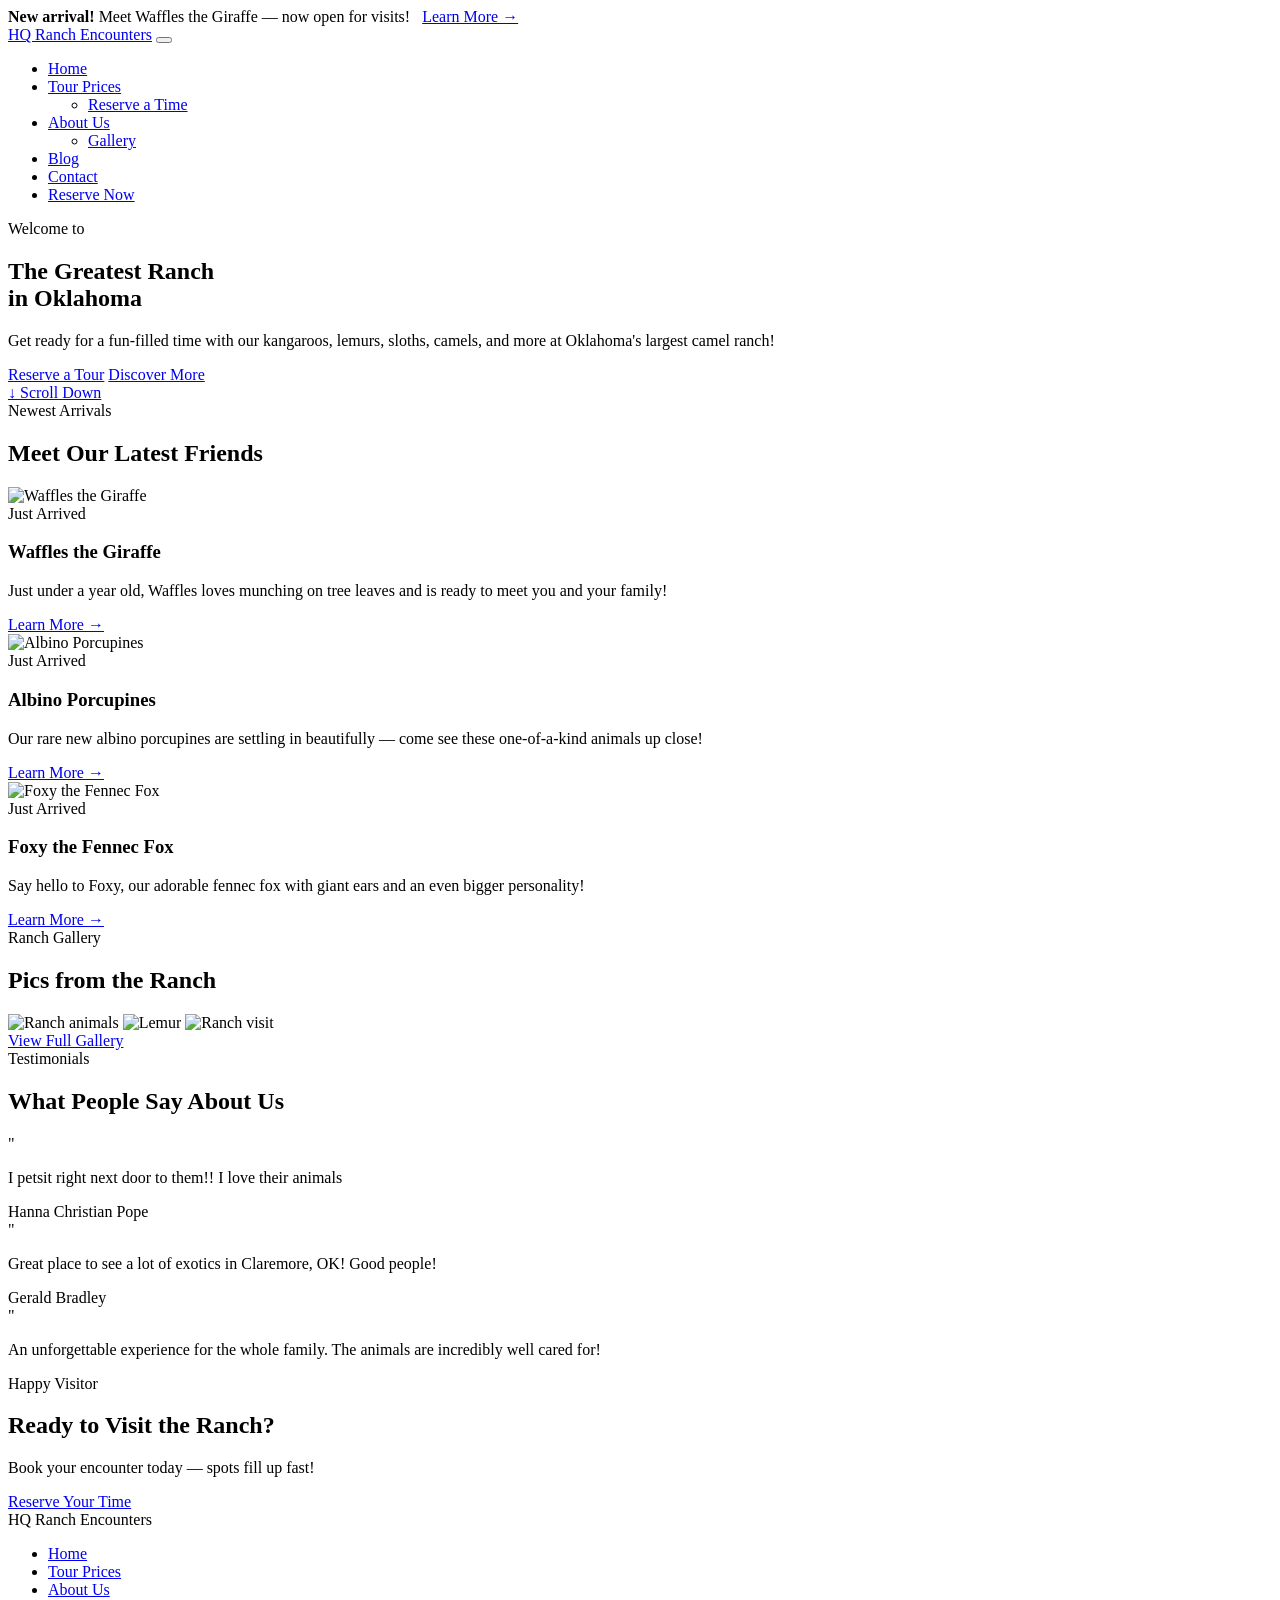
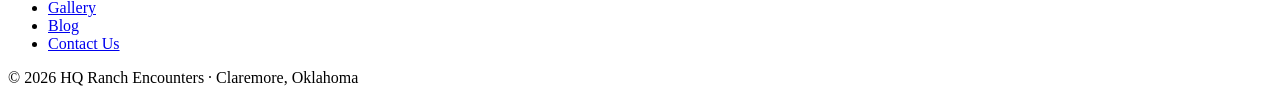
==== index.html @ 4bb08b05 "Add files via upload" ====
<!DOCTYPE html>
<html lang="en">
<head>
  <meta charset="UTF-8">
  <meta name="viewport" content="width=device-width, initial-scale=1.0">
  <title>HQ Ranch Encounters – Oklahoma's Largest Camel Ranch</title>
  <meta name="description" content="Visit HQ Ranch Encounters in Claremore, OK. Meet kangaroos, lemurs, sloths, camels, giraffes, and more. Book your tour today!">
  <link rel="stylesheet" href="css/style.css">
  <link href="https://fonts.googleapis.com/css2?family=Playfair+Display:wght@400;700&family=Lato:wght@300;400;700&display=swap" rel="stylesheet">
</head>
<body>

  <!-- ── ANNOUNCEMENT BAR ── -->
  <div class="announce-bar">
    <strong>New arrival!</strong> Meet Waffles the Giraffe — now open for visits! &nbsp;
    <a href="about.html">Learn More →</a>
  </div>

  <!-- ── NAVIGATION ── -->
  <nav class="navbar" id="navbar">
    <a href="index.html" class="nav-logo">HQ Ranch Encounters</a>

    <button class="nav-toggle" id="navToggle" aria-label="Open menu">
      <span></span><span></span><span></span>
    </button>

    <ul class="nav-links" id="navLinks">
      <li><a href="index.html" class="active">Home</a></li>
      <li class="has-dropdown">
        <a href="prices.html">Tour Prices</a>
        <ul class="dropdown">
          <li><a href="book.html">Reserve a Time</a></li>
        </ul>
      </li>
      <li class="has-dropdown">
        <a href="about.html">About Us</a>
        <ul class="dropdown">
          <li><a href="gallery.html">Gallery</a></li>
        </ul>
      </li>
      <li><a href="blog.html">Blog</a></li>
      <li><a href="contact.html">Contact</a></li>
      <li><a href="book.html" class="nav-cta">Reserve Now</a></li>
    </ul>
  </nav>

  <!-- ── HERO ── -->
  <section class="hero">
    <div class="hero-overlay"></div>
    <div class="hero-content">
      <span class="hero-eyebrow">Welcome to</span>
      <h1>The Greatest Ranch<br>in Oklahoma</h1>
      <p>Get ready for a fun-filled time with our kangaroos, lemurs, sloths, camels, and more at Oklahoma's largest camel ranch!</p>
      <div class="hero-btns">
        <a href="book.html" class="btn btn-primary">Reserve a Tour</a>
        <a href="about.html" class="btn btn-outline">Discover More</a>
      </div>
    </div>
    <a href="#about" class="hero-scroll">↓ Scroll Down</a>
  </section>

  <!-- ── NEWEST ARRIVALS ── -->
  <section class="section" id="about">
    <div class="section-inner">
      <div class="section-label">Newest Arrivals</div>
      <h2 class="section-title">Meet Our Latest Friends</h2>
      <div class="divider"></div>

      <div class="cards-grid">

        <div class="card">
          <img
            src="https://hqencounters.com/wp-content/uploads/2024/02/HQ-Farm-Sept-23-11-1024x683.jpeg"
            alt="Waffles the Giraffe"
            class="card-img"
            loading="lazy"
          >
          <div class="card-body">
            <div class="card-tag">Just Arrived</div>
            <h3 class="card-title">Waffles the Giraffe</h3>
            <p class="card-text">Just under a year old, Waffles loves munching on tree leaves and is ready to meet you and your family!</p>
            <a href="about.html" class="card-link">Learn More →</a>
          </div>
        </div>

        <div class="card">
          <img
            src="https://hqencounters.com/wp-content/uploads/2026/03/4C2D1146-551D-497A-9818-AF53FDD82D23-2-768x1023.jpg"
            alt="Albino Porcupines"
            class="card-img"
            loading="lazy"
          >
          <div class="card-body">
            <div class="card-tag">Just Arrived</div>
            <h3 class="card-title">Albino Porcupines</h3>
            <p class="card-text">Our rare new albino porcupines are settling in beautifully — come see these one-of-a-kind animals up close!</p>
            <a href="about.html" class="card-link">Learn More →</a>
          </div>
        </div>

        <div class="card">
          <img
            src="https://hqencounters.com/wp-content/uploads/2026/03/IMG_0953-2-768x1024.jpg"
            alt="Foxy the Fennec Fox"
            class="card-img"
            loading="lazy"
          >
          <div class="card-body">
            <div class="card-tag">Just Arrived</div>
            <h3 class="card-title">Foxy the Fennec Fox</h3>
            <p class="card-text">Say hello to Foxy, our adorable fennec fox with giant ears and an even bigger personality!</p>
            <a href="about.html" class="card-link">Learn More →</a>
          </div>
        </div>

      </div>
    </div>
  </section>

  <!-- ── GALLERY STRIP ── -->
  <section class="section section-dark">
    <div class="section-inner">
      <div class="section-label">Ranch Gallery</div>
      <h2 class="section-title">Pics from the Ranch</h2>
      <div class="divider"></div>

      <div class="gallery-grid">
        <img src="https://hqencounters.com/wp-content/uploads/2024/02/HQ-Farm-Sept-23-11-1024x683.jpeg" alt="Ranch animals" loading="lazy">
        <img src="https://hqencounters.com/wp-content/uploads/2024/03/Lemur-Blog-Pic-1024x683.jpeg" alt="Lemur" loading="lazy">
        <img src="https://hqencounters.com/wp-content/uploads/2024/02/HQ-Farm-Sept-23-26-768x512.jpeg" alt="Ranch visit" loading="lazy">
      </div>

      <div class="center-btn">
        <a href="gallery.html" class="btn btn-primary">View Full Gallery</a>
      </div>
    </div>
  </section>

  <!-- ── TESTIMONIALS ── -->
  <section class="section section-white">
    <div class="section-inner">
      <div class="section-label">Testimonials</div>
      <h2 class="section-title">What People Say About Us</h2>
      <div class="divider"></div>

      <div class="testi-grid">
        <div class="testi-card">
          <div class="testi-quote">"</div>
          <p class="testi-text">I petsit right next door to them!! I love their animals</p>
          <div class="testi-name">Hanna Christian Pope</div>
        </div>
        <div class="testi-card">
          <div class="testi-quote">"</div>
          <p class="testi-text">Great place to see a lot of exotics in Claremore, OK! Good people!</p>
          <div class="testi-name">Gerald Bradley</div>
        </div>
        <div class="testi-card">
          <div class="testi-quote">"</div>
          <p class="testi-text">An unforgettable experience for the whole family. The animals are incredibly well cared for!</p>
          <div class="testi-name">Happy Visitor</div>
        </div>
      </div>
    </div>
  </section>

  <!-- ── CTA BAND ── -->
  <section class="cta-band">
    <h2>Ready to Visit the Ranch?</h2>
    <p>Book your encounter today — spots fill up fast!</p>
    <a href="book.html" class="btn btn-primary btn-lg">Reserve Your Time</a>
  </section>

  <!-- ── FOOTER ── -->
  <footer class="footer">
    <div class="footer-inner">
      <div class="footer-logo">HQ Ranch Encounters</div>
      <ul class="footer-links">
        <li><a href="index.html">Home</a></li>
        <li><a href="prices.html">Tour Prices</a></li>
        <li><a href="about.html">About Us</a></li>
        <li><a href="gallery.html">Gallery</a></li>
        <li><a href="blog.html">Blog</a></li>
        <li><a href="contact.html">Contact Us</a></li>
      </ul>
      <p class="footer-copy">© 2026 HQ Ranch Encounters · Claremore, Oklahoma</p>
    </div>
  </footer>

  <script src="js/main.js"></script>
</body>
</html>
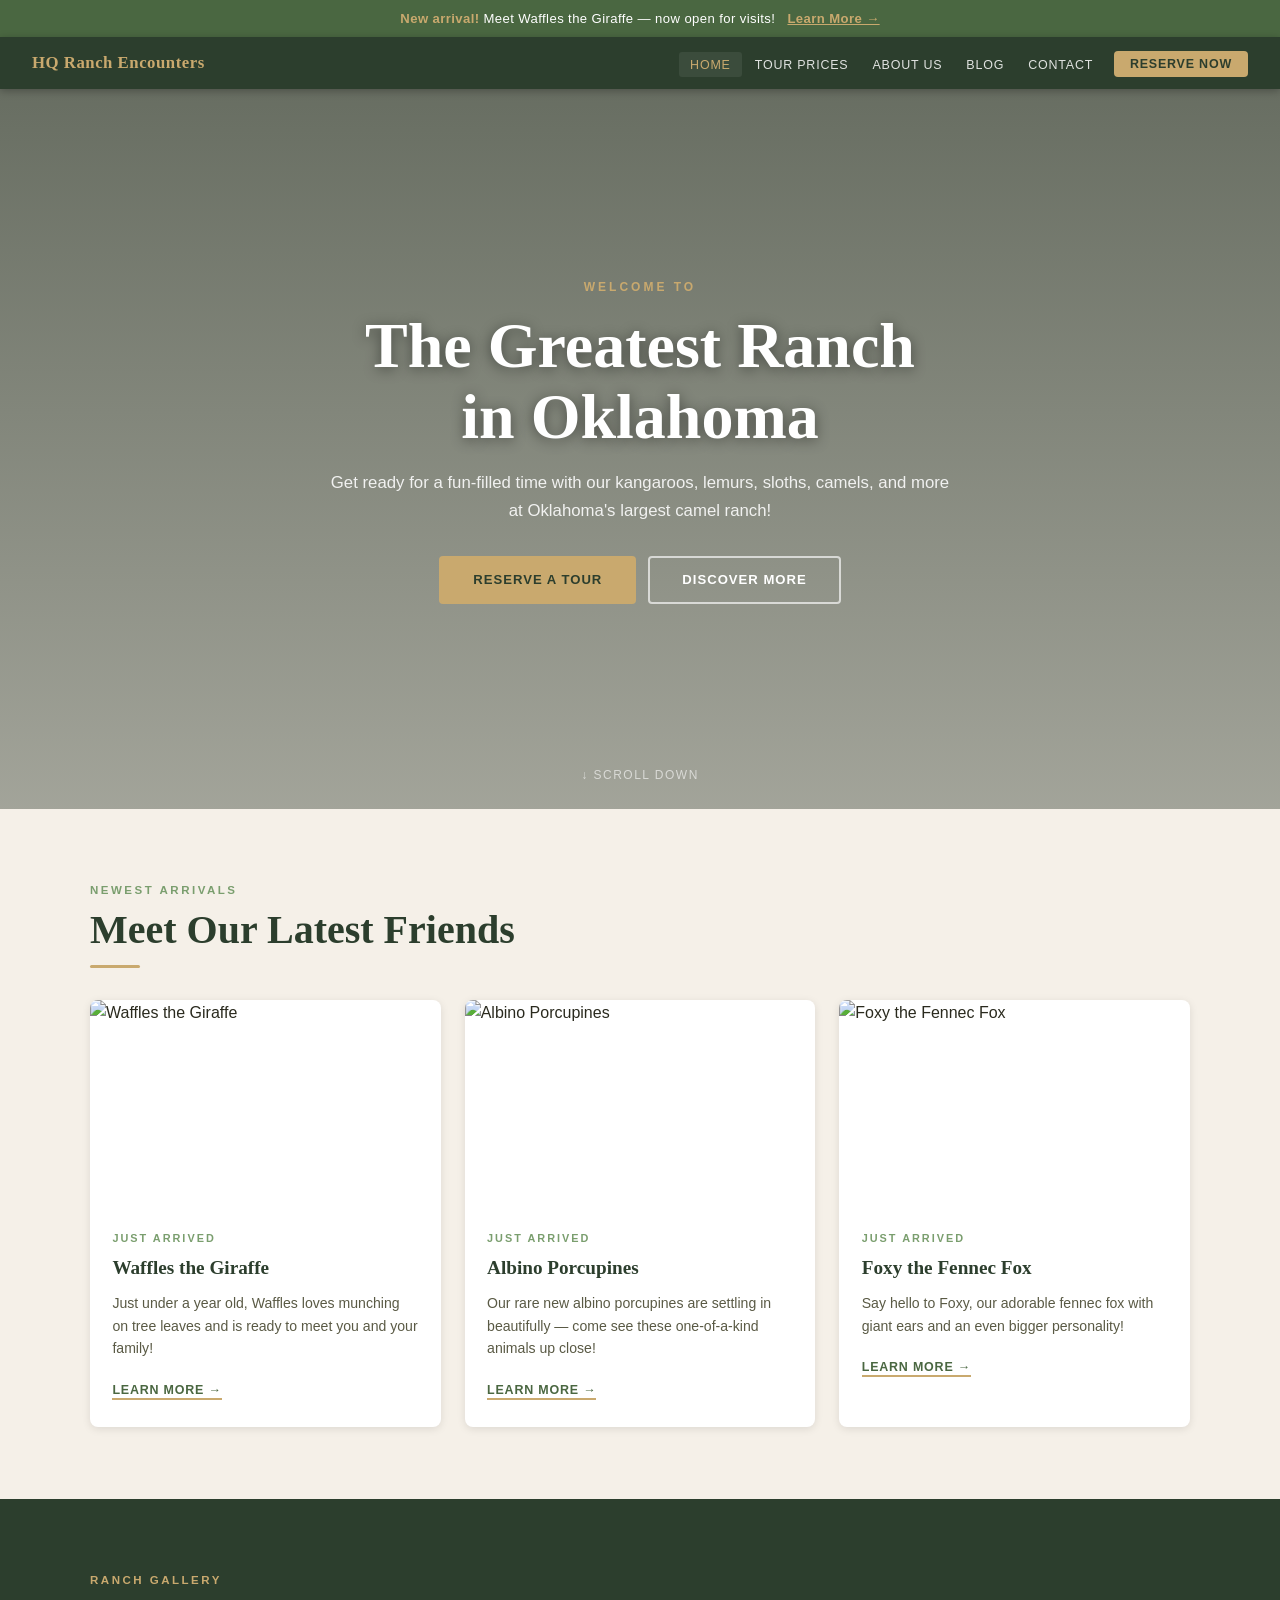
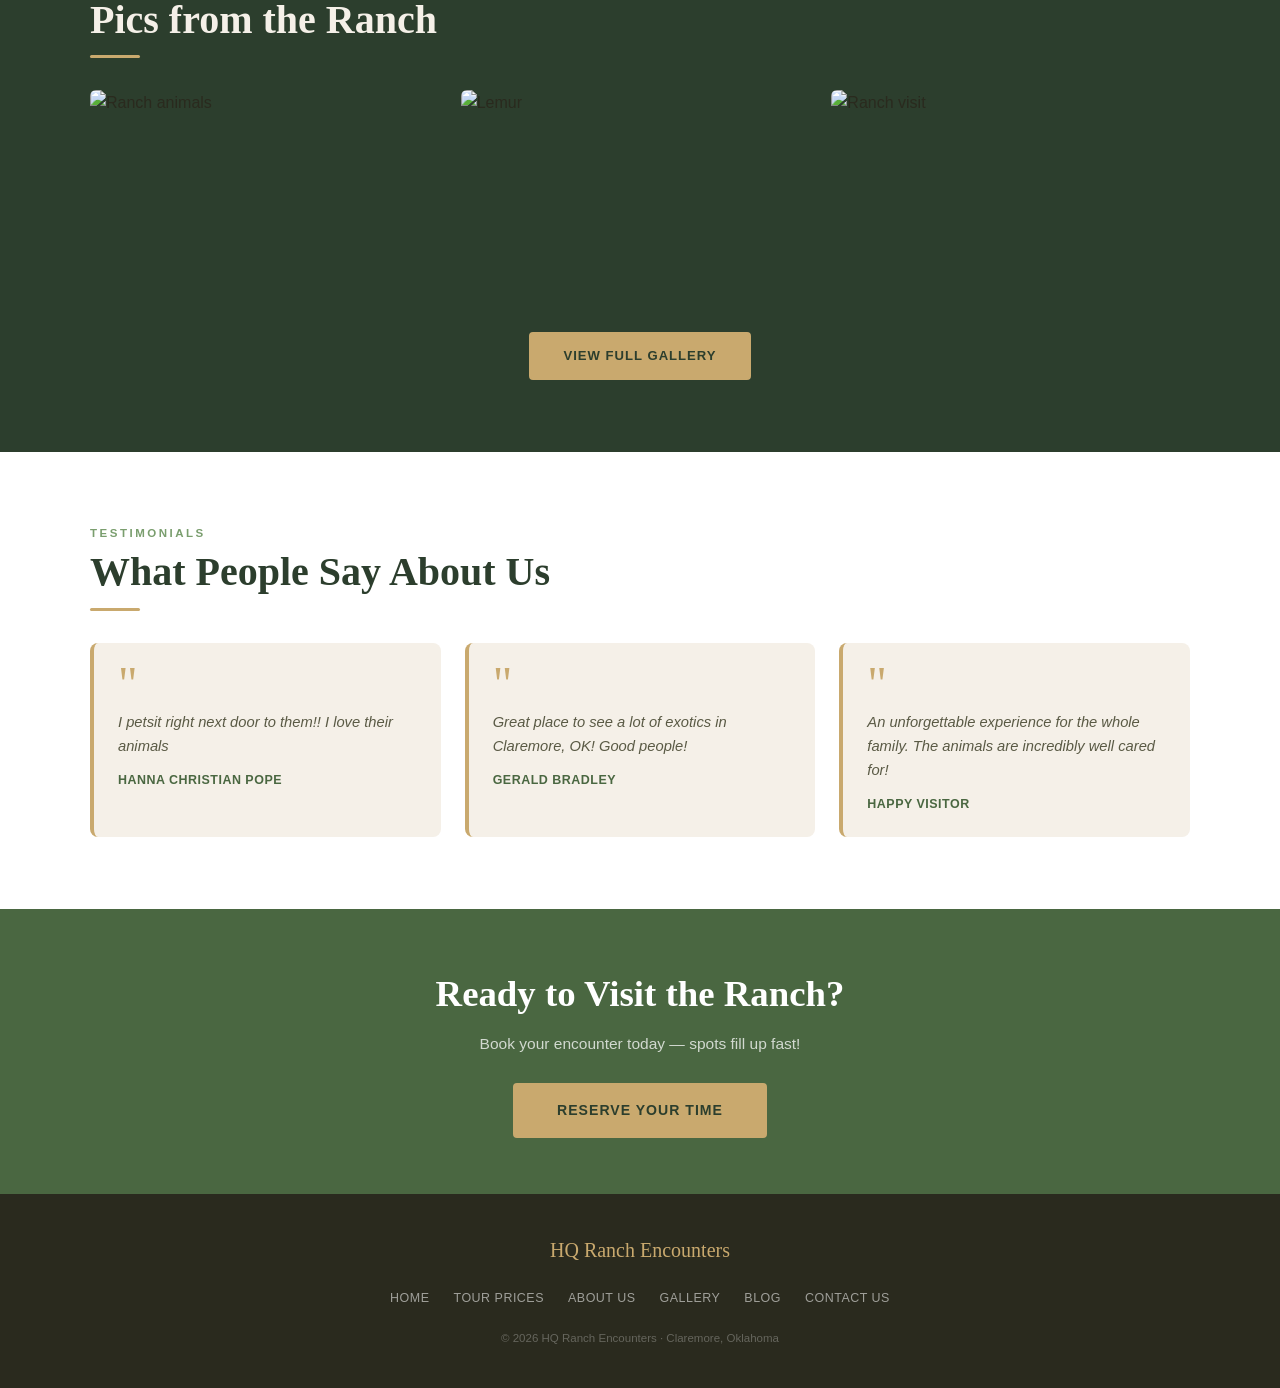
==== commit 245eb74e: "Add files via upload" ====
--- a/index.html
+++ b/index.html
@@ -5,7 +5,7 @@
   <meta name="viewport" content="width=device-width, initial-scale=1.0">
   <title>HQ Ranch Encounters – Oklahoma's Largest Camel Ranch</title>
   <meta name="description" content="Visit HQ Ranch Encounters in Claremore, OK. Meet kangaroos, lemurs, sloths, camels, giraffes, and more. Book your tour today!">
-  <link rel="stylesheet" href="css/style.css">
+  <link rel="stylesheet" href="style.css">
   <link href="https://fonts.googleapis.com/css2?family=Playfair+Display:wght@400;700&family=Lato:wght@300;400;700&display=swap" rel="stylesheet">
 </head>
 <body>
@@ -186,6 +186,6 @@
     </div>
   </footer>
 
-  <script src="js/main.js"></script>
+  <script src="main.js"></script>
 </body>
 </html>
--- a/style.css
+++ b/style.css
@@ -0,0 +1,821 @@
+/* ============================================================
+   HQ Ranch Encounters — style.css
+   Colours, layout, components. All pages share this file.
+   ============================================================ */
+
+/* ── CSS VARIABLES ── */
+:root {
+  --cream:       #f5f0e8;
+  --dark-green:  #2c3e2d;
+  --mid-green:   #4a6741;
+  --light-green: #7a9e6e;
+  --warm-brown:  #8b6914;
+  --tan:         #c9a96e;
+  --tan-hover:   #e0b96a;
+  --text-dark:   #2a2a1e;
+  --text-mid:    #5a5a45;
+  --white:       #ffffff;
+  --shadow-sm:   0 2px 8px rgba(0,0,0,0.10);
+  --shadow-md:   0 6px 20px rgba(0,0,0,0.13);
+  --radius:      8px;
+  --nav-h:       52px;
+}
+
+/* ── RESET ── */
+*, *::before, *::after { box-sizing: border-box; margin: 0; padding: 0; }
+html { scroll-behavior: smooth; }
+body {
+  font-family: 'Lato', sans-serif;
+  background: var(--cream);
+  color: var(--text-dark);
+  line-height: 1.6;
+}
+img { display: block; max-width: 100%; }
+a { color: inherit; }
+ul { list-style: none; }
+
+/* ── ANNOUNCE BAR ── */
+.announce-bar {
+  background: var(--mid-green);
+  color: #fff;
+  text-align: center;
+  padding: 0.5rem 1rem;
+  font-size: 0.82rem;
+  letter-spacing: 0.4px;
+}
+.announce-bar strong { color: var(--tan); }
+.announce-bar a {
+  color: var(--tan);
+  text-decoration: underline;
+  font-weight: 700;
+}
+
+/* ── NAVBAR ── */
+.navbar {
+  background: var(--dark-green);
+  height: var(--nav-h);
+  padding: 0 2rem;
+  display: flex;
+  align-items: center;
+  justify-content: space-between;
+  position: sticky;
+  top: 0;
+  z-index: 200;
+  box-shadow: 0 2px 8px rgba(0,0,0,0.28);
+}
+
+.nav-logo {
+  font-family: 'Playfair Display', serif;
+  color: var(--tan);
+  font-size: 1.05rem;
+  font-weight: 700;
+  letter-spacing: 0.5px;
+  text-decoration: none;
+  white-space: nowrap;
+  flex-shrink: 0;
+}
+
+.nav-links {
+  display: flex;
+  align-items: center;
+  gap: 0.1rem;
+}
+
+.nav-links li { position: relative; }
+
+.nav-links a {
+  color: rgba(255,255,255,0.85);
+  text-decoration: none;
+  font-size: 0.78rem;
+  font-weight: 400;
+  letter-spacing: 0.8px;
+  text-transform: uppercase;
+  padding: 0.35rem 0.7rem;
+  border-radius: 3px;
+  transition: color 0.2s, background 0.2s;
+  white-space: nowrap;
+}
+
+.nav-links a:hover,
+.nav-links a.active {
+  color: var(--tan);
+  background: rgba(255,255,255,0.07);
+}
+
+/* Reserve Now CTA button in nav */
+.nav-cta {
+  background: var(--tan) !important;
+  color: var(--dark-green) !important;
+  font-weight: 700 !important;
+  border-radius: 4px !important;
+  padding: 0.38rem 1rem !important;
+  margin-left: 0.5rem;
+}
+.nav-cta:hover {
+  background: var(--tan-hover) !important;
+}
+
+/* Dropdown menus */
+.dropdown {
+  display: none;
+  position: absolute;
+  top: calc(100% + 4px);
+  left: 0;
+  background: var(--dark-green);
+  border: 1px solid rgba(255,255,255,0.1);
+  border-radius: 4px;
+  min-width: 160px;
+  box-shadow: var(--shadow-md);
+  z-index: 300;
+}
+.dropdown li a {
+  display: block;
+  padding: 0.55rem 1rem !important;
+  border-radius: 0 !important;
+}
+.has-dropdown:hover .dropdown { display: block; }
+
+/* Mobile hamburger (hidden on desktop) */
+.nav-toggle {
+  display: none;
+  flex-direction: column;
+  gap: 5px;
+  background: none;
+  border: none;
+  cursor: pointer;
+  padding: 4px;
+}
+.nav-toggle span {
+  display: block;
+  width: 22px;
+  height: 2px;
+  background: var(--tan);
+  border-radius: 2px;
+  transition: all 0.25s;
+}
+
+/* ── BUTTONS ── */
+.btn {
+  display: inline-block;
+  padding: 0.7rem 2rem;
+  border-radius: 4px;
+  text-decoration: none;
+  font-weight: 700;
+  font-size: 0.82rem;
+  letter-spacing: 1px;
+  text-transform: uppercase;
+  transition: background 0.2s, color 0.2s, border-color 0.2s;
+  cursor: pointer;
+  border: 2px solid transparent;
+}
+.btn-primary {
+  background: var(--tan);
+  color: var(--dark-green);
+  border-color: var(--tan);
+}
+.btn-primary:hover {
+  background: var(--tan-hover);
+  border-color: var(--tan-hover);
+}
+.btn-outline {
+  background: transparent;
+  color: #fff;
+  border-color: rgba(255,255,255,0.65);
+}
+.btn-outline:hover { background: rgba(255,255,255,0.12); }
+.btn-green {
+  background: var(--mid-green);
+  color: #fff;
+  border-color: var(--mid-green);
+}
+.btn-green:hover { background: var(--dark-green); border-color: var(--dark-green); }
+.btn-lg { padding: 0.9rem 2.6rem; font-size: 0.88rem; }
+
+/* ── HERO ── */
+.hero {
+  position: relative;
+  min-height: 80vh;
+  background:
+    url('https://hqencounters.com/wp-content/uploads/2024/02/HQ-Farm-Sept-23-11-1024x683.jpeg')
+    center / cover no-repeat;
+  display: flex;
+  align-items: center;
+  justify-content: center;
+  text-align: center;
+  padding: 4rem 2rem 5rem;
+}
+.hero-overlay {
+  position: absolute;
+  inset: 0;
+  background: linear-gradient(to bottom, rgba(28,40,26,0.65), rgba(28,40,26,0.38));
+}
+.hero-content {
+  position: relative;
+  z-index: 1;
+  max-width: 620px;
+}
+.hero-eyebrow {
+  display: block;
+  font-size: 0.75rem;
+  letter-spacing: 3px;
+  text-transform: uppercase;
+  color: var(--tan);
+  margin-bottom: 0.75rem;
+  font-weight: 700;
+}
+.hero-content h1 {
+  font-family: 'Playfair Display', serif;
+  font-size: clamp(2.4rem, 5.5vw, 4rem);
+  color: #fff;
+  line-height: 1.12;
+  text-shadow: 0 2px 14px rgba(0,0,0,0.45);
+  margin-bottom: 1rem;
+}
+.hero-content p {
+  color: rgba(255,255,255,0.88);
+  font-size: 1.05rem;
+  font-weight: 300;
+  line-height: 1.65;
+  margin-bottom: 2rem;
+}
+.hero-btns { display: flex; gap: 0.75rem; justify-content: center; flex-wrap: wrap; }
+
+.hero-scroll {
+  position: absolute;
+  bottom: 1.5rem;
+  left: 50%;
+  transform: translateX(-50%);
+  color: rgba(255,255,255,0.6);
+  font-size: 0.75rem;
+  letter-spacing: 1.5px;
+  text-transform: uppercase;
+  text-decoration: none;
+  z-index: 1;
+  transition: color 0.2s;
+}
+.hero-scroll:hover { color: var(--tan); }
+
+/* ── PAGE HERO (interior pages) ── */
+.page-hero {
+  background: var(--dark-green);
+  padding: 3.5rem 2rem 3rem;
+  text-align: center;
+}
+.page-hero h1 {
+  font-family: 'Playfair Display', serif;
+  color: #fff;
+  font-size: clamp(1.8rem, 4vw, 3rem);
+  margin-bottom: 0.5rem;
+}
+.page-hero p {
+  color: rgba(255,255,255,0.7);
+  font-size: 1rem;
+  max-width: 520px;
+  margin: 0 auto;
+}
+
+/* ── SECTION WRAPPERS ── */
+.section { padding: 4.5rem 2rem; }
+.section-inner { max-width: 1100px; margin: 0 auto; }
+.section-dark { background: var(--dark-green); }
+.section-white { background: var(--white); }
+
+.section-label {
+  font-size: 0.72rem;
+  letter-spacing: 2.5px;
+  text-transform: uppercase;
+  color: var(--light-green);
+  font-weight: 700;
+  margin-bottom: 0.4rem;
+}
+.section-dark .section-label { color: var(--tan); }
+
+.section-title {
+  font-family: 'Playfair Display', serif;
+  font-size: clamp(1.6rem, 3.5vw, 2.5rem);
+  color: var(--dark-green);
+  line-height: 1.18;
+  margin-bottom: 0.75rem;
+}
+.section-dark .section-title { color: var(--cream); }
+
+.divider {
+  width: 50px;
+  height: 3px;
+  background: var(--tan);
+  border-radius: 2px;
+  margin-bottom: 2rem;
+}
+
+.center-btn { text-align: center; margin-top: 2rem; }
+
+/* ── CARDS ── */
+.cards-grid {
+  display: grid;
+  grid-template-columns: repeat(auto-fit, minmax(280px, 1fr));
+  gap: 1.5rem;
+}
+.card {
+  background: var(--white);
+  border-radius: var(--radius);
+  overflow: hidden;
+  box-shadow: var(--shadow-sm);
+  transition: transform 0.22s, box-shadow 0.22s;
+}
+.card:hover {
+  transform: translateY(-5px);
+  box-shadow: var(--shadow-md);
+}
+.card-img {
+  width: 100%;
+  height: 210px;
+  object-fit: cover;
+}
+.card-body { padding: 1.25rem 1.4rem 1.6rem; }
+.card-tag {
+  font-size: 0.68rem;
+  letter-spacing: 2px;
+  text-transform: uppercase;
+  color: var(--light-green);
+  font-weight: 700;
+  margin-bottom: 0.35rem;
+}
+.card-title {
+  font-family: 'Playfair Display', serif;
+  font-size: 1.2rem;
+  color: var(--dark-green);
+  margin-bottom: 0.5rem;
+}
+.card-text {
+  font-size: 0.88rem;
+  color: var(--text-mid);
+  line-height: 1.62;
+  margin-bottom: 1rem;
+}
+.card-link {
+  font-size: 0.78rem;
+  font-weight: 700;
+  color: var(--mid-green);
+  text-decoration: none;
+  letter-spacing: 0.8px;
+  text-transform: uppercase;
+  border-bottom: 2px solid var(--tan);
+  padding-bottom: 1px;
+  transition: color 0.2s;
+}
+.card-link:hover { color: var(--warm-brown); }
+
+/* ── GALLERY GRID ── */
+.gallery-grid {
+  display: grid;
+  grid-template-columns: repeat(3, 1fr);
+  gap: 0.75rem;
+  margin-top: 0.5rem;
+}
+.gallery-grid img {
+  width: 100%;
+  height: 210px;
+  object-fit: cover;
+  border-radius: 6px;
+  transition: opacity 0.2s, transform 0.25s;
+  cursor: pointer;
+}
+.gallery-grid img:hover { opacity: 0.85; transform: scale(1.02); }
+
+/* ── TESTIMONIALS ── */
+.testi-grid {
+  display: grid;
+  grid-template-columns: repeat(auto-fit, minmax(240px, 1fr));
+  gap: 1.5rem;
+  margin-top: 0.5rem;
+}
+.testi-card {
+  background: var(--cream);
+  border-radius: var(--radius);
+  padding: 1.4rem 1.5rem;
+  border-left: 4px solid var(--tan);
+}
+.testi-quote {
+  font-family: 'Playfair Display', serif;
+  font-size: 3rem;
+  color: var(--tan);
+  line-height: 0.8;
+  margin-bottom: 0.5rem;
+}
+.testi-text {
+  font-size: 0.92rem;
+  color: var(--text-mid);
+  line-height: 1.62;
+  margin-bottom: 0.75rem;
+  font-style: italic;
+}
+.testi-name {
+  font-size: 0.78rem;
+  font-weight: 700;
+  color: var(--mid-green);
+  letter-spacing: 0.5px;
+  text-transform: uppercase;
+}
+
+/* ── CTA BAND ── */
+.cta-band {
+  background: var(--mid-green);
+  text-align: center;
+  padding: 3.5rem 2rem;
+}
+.cta-band h2 {
+  font-family: 'Playfair Display', serif;
+  font-size: clamp(1.5rem, 3vw, 2.3rem);
+  color: #fff;
+  margin-bottom: 0.5rem;
+}
+.cta-band p {
+  color: rgba(255,255,255,0.75);
+  margin-bottom: 1.6rem;
+  font-size: 0.97rem;
+}
+
+/* ── PRICING TABLE ── */
+.pricing-grid {
+  display: grid;
+  grid-template-columns: repeat(auto-fit, minmax(260px, 1fr));
+  gap: 1.5rem;
+  margin-top: 0.5rem;
+}
+.price-card {
+  background: var(--white);
+  border-radius: var(--radius);
+  padding: 2rem 1.75rem;
+  box-shadow: var(--shadow-sm);
+  text-align: center;
+  transition: transform 0.2s, box-shadow 0.2s;
+}
+.price-card:hover { transform: translateY(-4px); box-shadow: var(--shadow-md); }
+.price-card.featured {
+  background: var(--dark-green);
+  color: #fff;
+}
+.price-card .badge {
+  display: inline-block;
+  background: var(--tan);
+  color: var(--dark-green);
+  font-size: 0.68rem;
+  font-weight: 700;
+  letter-spacing: 1.5px;
+  text-transform: uppercase;
+  padding: 0.25rem 0.7rem;
+  border-radius: 20px;
+  margin-bottom: 0.75rem;
+}
+.price-tier {
+  font-family: 'Playfair Display', serif;
+  font-size: 1.3rem;
+  color: var(--dark-green);
+  margin-bottom: 0.35rem;
+}
+.price-card.featured .price-tier { color: #fff; }
+.price-amount {
+  font-size: 2.4rem;
+  font-weight: 700;
+  color: var(--dark-green);
+  line-height: 1;
+  margin-bottom: 0.25rem;
+}
+.price-card.featured .price-amount { color: var(--tan); }
+.price-per {
+  font-size: 0.78rem;
+  color: var(--text-mid);
+  margin-bottom: 1.25rem;
+}
+.price-card.featured .price-per { color: rgba(255,255,255,0.65); }
+.price-features {
+  text-align: left;
+  margin-bottom: 1.5rem;
+}
+.price-features li {
+  font-size: 0.88rem;
+  color: var(--text-mid);
+  padding: 0.3rem 0;
+  border-bottom: 1px solid rgba(0,0,0,0.06);
+  display: flex;
+  align-items: center;
+  gap: 0.5rem;
+}
+.price-card.featured .price-features li { color: rgba(255,255,255,0.8); border-color: rgba(255,255,255,0.1); }
+.price-features li::before {
+  content: '✓';
+  color: var(--light-green);
+  font-weight: 700;
+  flex-shrink: 0;
+}
+.price-card.featured .price-features li::before { color: var(--tan); }
+
+/* ── CONTACT FORM ── */
+.contact-grid {
+  display: grid;
+  grid-template-columns: 1fr 1fr;
+  gap: 3rem;
+  align-items: start;
+}
+.contact-info h3 {
+  font-family: 'Playfair Display', serif;
+  font-size: 1.5rem;
+  color: var(--dark-green);
+  margin-bottom: 1rem;
+}
+.contact-detail {
+  display: flex;
+  gap: 0.75rem;
+  align-items: flex-start;
+  margin-bottom: 1.1rem;
+}
+.contact-icon {
+  width: 36px;
+  height: 36px;
+  background: var(--mid-green);
+  border-radius: 50%;
+  display: flex;
+  align-items: center;
+  justify-content: center;
+  flex-shrink: 0;
+  font-size: 0.9rem;
+}
+.contact-detail-text strong {
+  display: block;
+  font-size: 0.8rem;
+  letter-spacing: 1px;
+  text-transform: uppercase;
+  color: var(--text-mid);
+  margin-bottom: 0.15rem;
+}
+.contact-detail-text span {
+  font-size: 0.92rem;
+  color: var(--text-dark);
+}
+.form-group { margin-bottom: 1.1rem; }
+.form-group label {
+  display: block;
+  font-size: 0.78rem;
+  font-weight: 700;
+  letter-spacing: 0.8px;
+  text-transform: uppercase;
+  color: var(--text-mid);
+  margin-bottom: 0.35rem;
+}
+.form-group input,
+.form-group textarea,
+.form-group select {
+  width: 100%;
+  padding: 0.7rem 0.9rem;
+  border: 1px solid rgba(0,0,0,0.18);
+  border-radius: 4px;
+  font-family: 'Lato', sans-serif;
+  font-size: 0.9rem;
+  color: var(--text-dark);
+  background: var(--white);
+  transition: border-color 0.2s;
+}
+.form-group input:focus,
+.form-group textarea:focus,
+.form-group select:focus {
+  outline: none;
+  border-color: var(--mid-green);
+  box-shadow: 0 0 0 3px rgba(74,103,65,0.12);
+}
+.form-group textarea { min-height: 130px; resize: vertical; }
+
+/* ── BOOKING FORM ── */
+.booking-form {
+  background: var(--white);
+  border-radius: var(--radius);
+  padding: 2.5rem;
+  box-shadow: var(--shadow-sm);
+  max-width: 620px;
+  margin: 0 auto;
+}
+.booking-form h2 {
+  font-family: 'Playfair Display', serif;
+  font-size: 1.6rem;
+  color: var(--dark-green);
+  margin-bottom: 0.5rem;
+}
+.booking-form p.subtitle {
+  color: var(--text-mid);
+  font-size: 0.9rem;
+  margin-bottom: 1.5rem;
+}
+.form-row {
+  display: grid;
+  grid-template-columns: 1fr 1fr;
+  gap: 1rem;
+}
+
+/* ── ABOUT PAGE ── */
+.about-intro {
+  display: grid;
+  grid-template-columns: 1fr 1fr;
+  gap: 3rem;
+  align-items: center;
+}
+.about-intro img {
+  width: 100%;
+  border-radius: var(--radius);
+  box-shadow: var(--shadow-md);
+}
+.about-intro h2 {
+  font-family: 'Playfair Display', serif;
+  font-size: clamp(1.5rem, 3vw, 2.2rem);
+  color: var(--dark-green);
+  margin-bottom: 1rem;
+}
+.about-intro p {
+  color: var(--text-mid);
+  font-size: 0.95rem;
+  line-height: 1.7;
+  margin-bottom: 1rem;
+}
+
+/* Animal roster */
+.animal-grid {
+  display: grid;
+  grid-template-columns: repeat(auto-fill, minmax(180px, 1fr));
+  gap: 1.25rem;
+}
+.animal-card {
+  background: var(--white);
+  border-radius: var(--radius);
+  overflow: hidden;
+  text-align: center;
+  box-shadow: var(--shadow-sm);
+  transition: transform 0.2s;
+}
+.animal-card:hover { transform: translateY(-4px); }
+.animal-card img {
+  width: 100%;
+  height: 150px;
+  object-fit: cover;
+}
+.animal-card p {
+  font-family: 'Playfair Display', serif;
+  font-size: 0.95rem;
+  color: var(--dark-green);
+  padding: 0.65rem 0.5rem 0.75rem;
+}
+
+/* ── BLOG ── */
+.blog-grid {
+  display: grid;
+  grid-template-columns: repeat(auto-fit, minmax(300px, 1fr));
+  gap: 1.75rem;
+}
+.blog-card {
+  background: var(--white);
+  border-radius: var(--radius);
+  overflow: hidden;
+  box-shadow: var(--shadow-sm);
+}
+.blog-card img {
+  width: 100%;
+  height: 200px;
+  object-fit: cover;
+}
+.blog-body { padding: 1.25rem 1.4rem 1.5rem; }
+.blog-meta {
+  font-size: 0.72rem;
+  letter-spacing: 1px;
+  text-transform: uppercase;
+  color: var(--light-green);
+  font-weight: 700;
+  margin-bottom: 0.4rem;
+}
+.blog-title {
+  font-family: 'Playfair Display', serif;
+  font-size: 1.15rem;
+  color: var(--dark-green);
+  margin-bottom: 0.5rem;
+  line-height: 1.3;
+}
+.blog-excerpt {
+  font-size: 0.87rem;
+  color: var(--text-mid);
+  line-height: 1.6;
+  margin-bottom: 1rem;
+}
+
+/* ── LIGHTBOX ── */
+.lightbox {
+  display: none;
+  position: fixed;
+  inset: 0;
+  background: rgba(0,0,0,0.88);
+  z-index: 999;
+  align-items: center;
+  justify-content: center;
+}
+.lightbox.active { display: flex; }
+.lightbox img {
+  max-width: 90vw;
+  max-height: 85vh;
+  border-radius: 4px;
+  box-shadow: 0 8px 40px rgba(0,0,0,0.6);
+}
+.lightbox-close {
+  position: fixed;
+  top: 1.25rem;
+  right: 1.5rem;
+  color: #fff;
+  font-size: 2rem;
+  cursor: pointer;
+  background: none;
+  border: none;
+  line-height: 1;
+}
+
+/* ── FOOTER ── */
+.footer {
+  background: var(--text-dark);
+  padding: 2.5rem 2rem;
+}
+.footer-inner { max-width: 1100px; margin: 0 auto; text-align: center; }
+.footer-logo {
+  font-family: 'Playfair Display', serif;
+  color: var(--tan);
+  font-size: 1.25rem;
+  margin-bottom: 1.1rem;
+}
+.footer-links {
+  display: flex;
+  justify-content: center;
+  flex-wrap: wrap;
+  gap: 0.2rem 1.5rem;
+  margin-bottom: 1.25rem;
+}
+.footer-links a {
+  color: rgba(255,255,255,0.55);
+  text-decoration: none;
+  font-size: 0.78rem;
+  letter-spacing: 0.5px;
+  text-transform: uppercase;
+  transition: color 0.2s;
+}
+.footer-links a:hover { color: var(--tan); }
+.footer-copy {
+  color: rgba(255,255,255,0.28);
+  font-size: 0.72rem;
+}
+
+/* ── UTILITY ── */
+.text-center { text-align: center; }
+.mt-1 { margin-top: 1rem; }
+.mt-2 { margin-top: 2rem; }
+.mb-1 { margin-bottom: 1rem; }
+
+/* ── RESPONSIVE ── */
+@media (max-width: 900px) {
+  .contact-grid { grid-template-columns: 1fr; gap: 2rem; }
+  .about-intro  { grid-template-columns: 1fr; }
+  .gallery-grid { grid-template-columns: repeat(2, 1fr); }
+  .form-row     { grid-template-columns: 1fr; }
+}
+
+@media (max-width: 700px) {
+  /* Hamburger nav */
+  .nav-toggle { display: flex; }
+  .nav-links {
+    display: none;
+    position: absolute;
+    top: var(--nav-h);
+    left: 0;
+    right: 0;
+    background: var(--dark-green);
+    flex-direction: column;
+    align-items: stretch;
+    padding: 0.75rem 0 1rem;
+    box-shadow: 0 6px 16px rgba(0,0,0,0.3);
+    gap: 0;
+  }
+  .nav-links.open { display: flex; }
+  .nav-links li { width: 100%; }
+  .nav-links a {
+    display: block;
+    padding: 0.65rem 1.5rem !important;
+    border-radius: 0 !important;
+    font-size: 0.85rem;
+  }
+  .nav-cta { margin: 0.5rem 1.5rem 0 !important; text-align: center; }
+  .dropdown {
+    position: static;
+    box-shadow: none;
+    border: none;
+    border-left: 3px solid var(--tan);
+    margin-left: 1.5rem;
+    background: rgba(255,255,255,0.05);
+    display: block;
+  }
+  .has-dropdown:hover .dropdown { display: block; }
+
+  .gallery-grid { grid-template-columns: 1fr; }
+  .hero { min-height: 65vh; }
+  .section { padding: 3rem 1.25rem; }
+  .booking-form { padding: 1.75rem 1.25rem; }
+}
